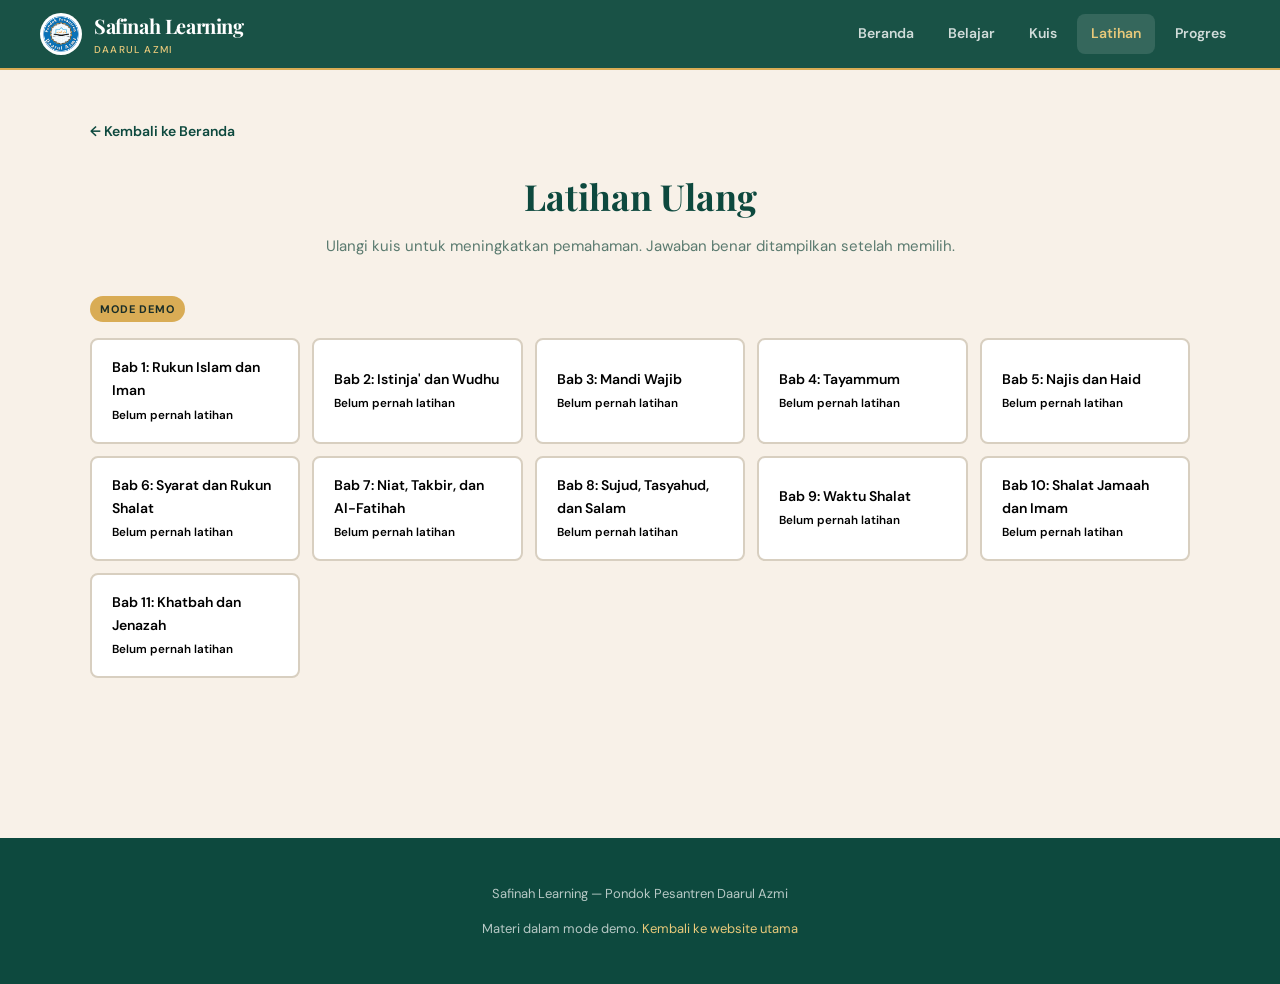
==== latihan.html @ 32baf42c "Add files via upload" ====
<!doctype html>
<html lang="id">
  <head>
    <meta charset="UTF-8" />
    <meta name="viewport" content="width=device-width, initial-scale=1.0" />
    <title>Latihan Ulang | Safinah Learning</title>
    <meta name="description" content="Ulangi kuis untuk meningkatkan skor dan pemahaman Kitab Safinatun Najah." />
    <link rel="canonical" href="https://daarulazmi.ponpes.id/safinah-learning/latihan.html" />
    <meta name="theme-color" content="#0d493e" />
    <link rel="icon" href="../assets/icons/logoDA.png" type="image/png" />
    <link rel="stylesheet" href="css/style.css" />
    <script src="js/app.js" defer></script>
    <script src="js/storage.js" defer></script>
    <script src="js/latihan.js" defer></script>
  </head>
  <body>
    <header class="site-header">
      <div class="nav-wrap">
        <a class="brand" href="index.html" aria-label="Safinah Learning, beranda">
          <img src="assets/logo-daarul-azmi.png" alt="Logo Daarul Azmi" />
          <div class="brand-text">
            Safinah Learning
            <small>Daarul Azmi</small>
          </div>
        </a>
        <button class="menu-toggle" type="button" aria-expanded="false" aria-controls="primary-nav">
          <span class="sr-only">Buka navigasi</span>
          <span></span><span></span><span></span>
        </button>
        <nav id="primary-nav" class="primary-nav" aria-label="Navigasi utama">
          <a href="index.html">Beranda</a>
          <a href="belajar.html">Belajar</a>
          <a href="kuis.html">Kuis</a>
          <a href="latihan.html">Latihan</a>
          <a href="progres.html">Progres</a>
        </nav>
      </div>
    </header>

    <main>
      <section class="section">
        <div class="wrap">
          <a class="back-link" href="index.html">← Kembali ke Beranda</a>
          <h1 class="section-title">Latihan Ulang</h1>
          <p class="section-subtitle">Ulangi kuis untuk meningkatkan pemahaman. Jawaban benar ditampilkan setelah memilih.</p>
          <span class="demo-badge">Mode Demo</span>

          <div id="bab-selector" class="bab-selector" aria-label="Pilih Bab untuk latihan"></div>
          <div id="quiz-area" class="quiz-container"></div>
        </div>
      </section>
    </main>

    <footer class="site-footer">
      <div class="wrap">
        <p>Safinah Learning — Pondok Pesantren Daarul Azmi</p>
        <p>Materi dalam mode demo. <a href="../">Kembali ke website utama</a></p>
      </div>
    </footer>
  </body>
</html>
---- css/style.css ----
@import url("https://fonts.googleapis.com/css2?family=DM+Sans:wght@400;500;600;700&family=Playfair+Display:wght@500;600;700&display=swap");

:root {
  color-scheme: light;
  --green-deep: #0d493e;
  --green: #156b5a;
  --green-light: #1e8c73;
  --cream: #f8f1e8;
  --cream-dark: #efe4d0;
  --gold: #d9ac55;
  --gold-light: #e8c97a;
  --gold-dark: #b8923e;
  --ink: #1a2e28;
  --muted: #5a7a6f;
  --white: #ffffff;
  --paper: #f0ebe3;
  --line: #d8cfc0;
  --success: #2d8a5e;
  --error: #c0392b;
  --shadow: 0 4px 16px rgba(13, 73, 62, 0.10);
  --shadow-lg: 0 8px 32px rgba(13, 73, 62, 0.15);
  --radius: 12px;
  --radius-sm: 8px;
  --serif: "Playfair Display", Georgia, serif;
  --sans: "DM Sans", Arial, sans-serif;
}

* { box-sizing: border-box; }
html { scroll-behavior: smooth; scroll-padding-top: 80px; }
body {
  margin: 0;
  color: var(--ink);
  background: var(--cream);
  font: 16px/1.65 var(--sans);
}
img { display: block; max-width: 100%; }
a { color: inherit; text-decoration: none; }
button { font: inherit; cursor: pointer; }
.sr-only {
  position: absolute; width: 1px; height: 1px; padding: 0; margin: -1px;
  overflow: hidden; clip: rect(0,0,0,0); white-space: nowrap; border: 0;
}
.wrap { width: min(1100px, calc(100% - 32px)); margin-inline: auto; }

/* ── Focus States ── */
:focus-visible {
  outline: 3px solid var(--gold);
  outline-offset: 2px;
  border-radius: 4px;
}

/* ── Header / Navigation ── */
.site-header {
  position: sticky; z-index: 20; top: 0;
  background: rgba(13, 73, 62, 0.95);
  backdrop-filter: blur(12px);
  border-bottom: 2px solid var(--gold);
}
.nav-wrap {
  width: min(1200px, calc(100% - 32px));
  height: 68px; margin: auto;
  display: flex; align-items: center; justify-content: space-between; gap: 20px;
}
.brand { display: flex; align-items: center; gap: 12px; color: var(--white); }
.brand img { height: 42px; width: 42px; object-fit: contain; border-radius: 50%; background: var(--white); padding: 3px; }
.brand-text { font-family: var(--serif); font-size: 20px; font-weight: 700; letter-spacing: -0.02em; }
.brand-text small { display: block; font-family: var(--sans); font-size: 10px; font-weight: 500; letter-spacing: 0.12em; text-transform: uppercase; color: var(--gold-light); }

.primary-nav { display: flex; align-items: center; gap: 6px; }
.primary-nav a {
  padding: 8px 14px; border-radius: var(--radius-sm);
  color: rgba(255,255,255,0.80); font-size: 14px; font-weight: 600;
  transition: background 0.2s, color 0.2s;
}
.primary-nav a:hover, .primary-nav a.active { color: var(--white); background: rgba(255,255,255,0.12); }
.primary-nav a.active { color: var(--gold-light); }

.menu-toggle {
  display: none; grid-template-rows: 1fr 1fr 1fr; gap: 5px;
  padding: 8px; background: none; border: 0;
}
.menu-toggle span { display: block; height: 2px; background: var(--white); border-radius: 2px; }

@media (max-width: 700px) {
  .menu-toggle { display: grid; }
  .primary-nav {
    position: fixed; top: 68px; left: 0; right: 0; bottom: 0;
    flex-direction: column; gap: 4px; padding: 16px;
    background: var(--green-deep);
    transform: translateX(100%); transition: transform 0.3s ease;
    z-index: 10;
  }
  .primary-nav.is-open { transform: translateX(0); }
  .primary-nav a { width: 100%; padding: 14px 16px; font-size: 16px; }
}

/* ── Hero ── */
.hero {
  position: relative; overflow: hidden;
  min-height: 420px; display: flex; align-items: center; justify-content: center;
  text-align: center; color: var(--white);
  background: linear-gradient(135deg, var(--green-deep) 0%, var(--green) 100%);
}
.hero::before {
  content: ""; position: absolute; inset: 0;
  background: url("data:image/svg+xml,%3Csvg xmlns='http://www.w3.org/2000/svg' width='80' height='80'%3E%3Cpath d='M40 0L80 40L40 80L0 40Z' fill='none' stroke='rgba(217,172,85,0.08)' stroke-width='1'/%3E%3C/svg%3E") repeat;
  opacity: 0.5;
}
.hero-content { position: relative; z-index: 1; padding: 60px 24px; max-width: 700px; }
.hero-logo { width: 100px; height: 100px; margin: 0 auto 24px; border-radius: 50%; background: var(--white); padding: 8px; box-shadow: var(--shadow-lg); }
.hero-logo img { width: 100%; height: 100%; object-fit: contain; border-radius: 50%; }
.hero h1 {
  font-family: var(--serif); font-size: clamp(32px, 5vw, 52px);
  font-weight: 700; margin: 0 0 12px; line-height: 1.15;
  letter-spacing: -0.02em;
}
.hero h1 span { color: var(--gold-light); }
.hero p { margin: 0 0 32px; font-size: 17px; color: rgba(255,255,255,0.85); max-width: 520px; margin-left: auto; margin-right: auto; }

/* ── Menu Cards ── */
.menu-grid {
  display: grid; grid-template-columns: repeat(auto-fit, minmax(220px, 1fr));
  gap: 20px; padding: 48px 0;
}
.menu-card {
  display: flex; flex-direction: column; align-items: center; text-align: center;
  padding: 36px 24px 32px;
  background: var(--white); border: 1px solid var(--line);
  border-radius: var(--radius); box-shadow: var(--shadow);
  transition: transform 0.2s, box-shadow 0.2s;
}
.menu-card:hover { transform: translateY(-4px); box-shadow: var(--shadow-lg); }
.menu-icon {
  width: 64px; height: 64px; display: grid; place-items: center;
  border-radius: 50%; margin-bottom: 16px; font-size: 28px;
  background: linear-gradient(135deg, var(--green-deep), var(--green));
  color: var(--gold-light);
}
.menu-card h3 { margin: 0 0 8px; font-family: var(--serif); font-size: 20px; color: var(--green-deep); }
.menu-card p { margin: 0 0 20px; font-size: 14px; color: var(--muted); }
.menu-card .btn {
  display: inline-flex; align-items: center; gap: 8px;
  padding: 10px 24px; border-radius: 999px;
  background: var(--green-deep); color: var(--white);
  font-size: 14px; font-weight: 700; border: 0;
  transition: background 0.2s, transform 0.2s;
}
.menu-card .btn:hover { background: var(--green); transform: translateY(-1px); }

/* ── Section ── */
.section { padding: 48px 0 64px; }
.section-title {
  font-family: var(--serif); font-size: clamp(26px, 3.5vw, 36px);
  font-weight: 700; text-align: center; margin: 0 0 8px; color: var(--green-deep);
}
.section-subtitle { text-align: center; color: var(--muted); margin: 0 0 36px; font-size: 15px; }

/* ── Bab Cards (Belajar) ── */
.bab-grid {
  display: grid; grid-template-columns: repeat(auto-fill, minmax(260px, 1fr));
  gap: 20px;
}
.bab-card {
  padding: 28px 24px; background: var(--white);
  border: 1px solid var(--line); border-radius: var(--radius);
  box-shadow: var(--shadow); transition: transform 0.2s, box-shadow 0.2s;
  cursor: pointer;
}
.bab-card:hover { transform: translateY(-3px); box-shadow: var(--shadow-lg); }
.bab-card .bab-number {
  display: inline-block; padding: 4px 12px; border-radius: 999px;
  font-size: 11px; font-weight: 700; letter-spacing: 0.1em; text-transform: uppercase;
  background: var(--cream); color: var(--green-deep); margin-bottom: 12px;
}
.bab-card h3 { margin: 0 0 8px; font-family: var(--serif); font-size: 19px; color: var(--green-deep); }
.bab-card p { margin: 0; font-size: 14px; color: var(--muted); }
.bab-card .bab-status { display: inline-block; margin-top: 12px; font-size: 12px; font-weight: 600; }
.bab-card .bab-status.done { color: var(--success); }
.bab-card .bab-status.pending { color: var(--muted); }

/* ── Materi Detail ── */
.materi-panel {
  background: var(--white); border: 1px solid var(--line);
  border-radius: var(--radius); box-shadow: var(--shadow);
  padding: 40px 36px; margin-top: 32px;
}
.materi-panel h2 { font-family: var(--serif); font-size: 28px; color: var(--green-deep); margin: 0 0 8px; }
.materi-panel .materi-category { font-size: 12px; font-weight: 700; letter-spacing: 0.1em; text-transform: uppercase; color: var(--gold-dark); margin-bottom: 24px; }
.materi-panel .materi-body { font-size: 16px; line-height: 1.8; color: var(--ink); }
.materi-panel .materi-body p { margin: 0 0 16px; }
.materi-panel .materi-ayat {
  margin-top: 24px; padding: 20px 24px;
  background: var(--cream); border-left: 4px solid var(--gold);
  border-radius: 0 var(--radius-sm) var(--radius-sm) 0;
  font-style: italic; color: var(--muted);
}
.nav-buttons { display: flex; justify-content: space-between; margin-top: 32px; gap: 16px; }
.nav-btn {
  display: inline-flex; align-items: center; gap: 8px;
  padding: 12px 24px; border-radius: 999px;
  background: var(--green-deep); color: var(--white);
  font-size: 14px; font-weight: 700; border: 0;
  transition: background 0.2s;
}
.nav-btn:hover { background: var(--green); }
.nav-btn:disabled { opacity: 0.4; cursor: not-allowed; }
.nav-btn.secondary { background: var(--cream-dark); color: var(--green-deep); }
.nav-btn.secondary:hover { background: var(--line); }

/* ── Quiz ── */
.quiz-container { max-width: 700px; margin: 0 auto; }
.quiz-header {
  display: flex; justify-content: space-between; align-items: center;
  padding: 16px 24px; background: var(--white);
  border: 1px solid var(--line); border-radius: var(--radius);
  margin-bottom: 24px; box-shadow: var(--shadow);
}
.quiz-progress { font-size: 14px; font-weight: 600; color: var(--green-deep); }
.quiz-score { font-size: 14px; font-weight: 700; color: var(--gold-dark); }
.quiz-question {
  background: var(--white); border: 1px solid var(--line);
  border-radius: var(--radius); box-shadow: var(--shadow);
  padding: 36px 32px; margin-bottom: 24px;
}
.quiz-question h3 { font-family: var(--serif); font-size: 20px; margin: 0 0 24px; color: var(--green-deep); }
.quiz-options { display: grid; gap: 12px; }
.quiz-option {
  display: flex; align-items: center; gap: 14px;
  padding: 16px 20px; border: 2px solid var(--line);
  border-radius: var(--radius-sm); background: var(--white);
  font-size: 15px; transition: border-color 0.2s, background 0.2s;
  cursor: pointer; text-align: left; width: 100%;
}
.quiz-option:hover { border-color: var(--green); background: var(--cream); }
.quiz-option .option-letter {
  flex: 0 0 32px; height: 32px; display: grid; place-items: center;
  border-radius: 50%; background: var(--cream); color: var(--green-deep);
  font-weight: 700; font-size: 14px;
}
.quiz-option.selected { border-color: var(--green); background: var(--cream); }
.quiz-option.correct { border-color: var(--success); background: #e8f5e9; }
.quiz-option.correct .option-letter { background: var(--success); color: var(--white); }
.quiz-option.wrong { border-color: var(--error); background: #fdecea; }
.quiz-option.wrong .option-letter { background: var(--error); color: var(--white); }
.quiz-feedback {
  padding: 20px 24px; border-radius: var(--radius-sm);
  margin-top: 20px; font-size: 14px; line-height: 1.7;
}
.quiz-feedback.correct { background: #e8f5e9; border: 1px solid var(--success); color: #1b5e20; }
.quiz-feedback.wrong { background: #fdecea; border: 1px solid var(--error); color: #7f1d1d; }

/* ── Quiz Results ── */
.quiz-result {
  text-align: center; padding: 48px 32px;
  background: var(--white); border: 1px solid var(--line);
  border-radius: var(--radius); box-shadow: var(--shadow);
}
.quiz-result .result-icon { font-size: 64px; margin-bottom: 16px; }
.quiz-result h2 { font-family: var(--serif); font-size: 28px; color: var(--green-deep); margin: 0 0 8px; }
.quiz-result .result-score { font-size: 48px; font-weight: 700; color: var(--gold-dark); margin: 16px 0; }
.quiz-result p { color: var(--muted); margin: 0 0 24px; }

/* ── Progres Dashboard ── */
.progres-stats {
  display: grid; grid-template-columns: repeat(auto-fit, minmax(180px, 1fr));
  gap: 16px; margin-bottom: 36px;
}
.stat-card {
  padding: 24px 20px; background: var(--white);
  border: 1px solid var(--line); border-radius: var(--radius);
  box-shadow: var(--shadow); text-align: center;
}
.stat-card .stat-value { font-size: 36px; font-weight: 700; color: var(--green-deep); }
.stat-card .stat-label { font-size: 13px; color: var(--muted); margin-top: 4px; }

.progres-list { display: grid; gap: 12px; }
.progres-item {
  display: flex; align-items: center; gap: 16px;
  padding: 20px 24px; background: var(--white);
  border: 1px solid var(--line); border-radius: var(--radius-sm);
  box-shadow: var(--shadow);
}
.progres-item .progres-bab { flex: 1; }
.progres-item .progres-bab h4 { margin: 0 0 4px; font-size: 16px; color: var(--green-deep); }
.progres-item .progres-bab p { margin: 0; font-size: 13px; color: var(--muted); }
.progres-item .progres-score {
  padding: 6px 14px; border-radius: 999px;
  font-size: 13px; font-weight: 700;
}
.progres-item .progres-score.done { background: #e8f5e9; color: var(--success); }
.progres-item .progres-score.pending { background: var(--cream); color: var(--muted); }

/* ── Bab Selector ── */
.bab-selector {
  display: grid; grid-template-columns: repeat(auto-fill, minmax(200px, 1fr));
  gap: 12px; margin-bottom: 32px;
}
.bab-select-btn {
  padding: 16px 20px; border: 2px solid var(--line);
  border-radius: var(--radius-sm); background: var(--white);
  font-size: 14px; font-weight: 600; text-align: left;
  transition: border-color 0.2s, background 0.2s;
}
.bab-select-btn:hover { border-color: var(--green); background: var(--cream); }
.bab-select-btn.active { border-color: var(--green-deep); background: var(--green-deep); color: var(--white); }

/* ── Buttons ── */
.btn {
  display: inline-flex; align-items: center; gap: 8px;
  padding: 12px 28px; border-radius: 999px;
  font-size: 14px; font-weight: 700; border: 0;
  transition: background 0.2s, transform 0.2s;
}
.btn-primary { background: var(--green-deep); color: var(--white); }
.btn-primary:hover { background: var(--green); transform: translateY(-1px); }
.btn-secondary { background: var(--cream-dark); color: var(--green-deep); }
.btn-secondary:hover { background: var(--line); }
.btn-gold { background: var(--gold); color: var(--ink); }
.btn-gold:hover { background: var(--gold-light); }

/* ── Back Link ── */
.back-link {
  display: inline-flex; align-items: center; gap: 8px;
  margin-bottom: 24px; font-size: 14px; font-weight: 600;
  color: var(--green-deep);
}
.back-link:hover { color: var(--green); }

/* ── Footer ── */
.site-footer {
  padding: 32px 0; text-align: center;
  background: var(--green-deep); color: rgba(255,255,255,0.70);
  font-size: 13px; margin-top: 64px;
}
.site-footer a { color: var(--gold-light); }
.site-footer a:hover { color: var(--gold); }

/* ── Demo Badge ── */
.demo-badge {
  display: inline-block; padding: 4px 10px; border-radius: 999px;
  background: var(--gold); color: var(--ink);
  font-size: 11px; font-weight: 700; letter-spacing: 0.08em;
  text-transform: uppercase; margin-bottom: 16px;
}

/* ── Fasal List ── */
.fasal-list {
  margin-top: 24px;
  padding: 24px;
  background: var(--cream);
  border-radius: var(--radius-sm);
  border: 1px solid var(--line);
}
.fasal-list h3 {
  font-family: var(--serif);
  font-size: 18px;
  color: var(--green-deep);
  margin: 0 0 16px;
}
.fasal-list ul {
  list-style: none;
  margin: 0;
  padding: 0;
  display: grid;
  gap: 16px;
}
.fasal-item {
  display: flex;
  flex-direction: column;
  gap: 12px;
  padding: 16px 20px;
  background: var(--white);
  border-radius: var(--radius-sm);
  border: 1px solid var(--line);
}
.fasal-header {
  display: flex;
  align-items: center;
  gap: 10px;
}
.fasal-number {
  flex: 0 0 28px;
  height: 28px;
  display: grid;
  place-items: center;
  border-radius: 50%;
  background: var(--green-deep);
  color: var(--white);
  font-size: 13px;
  font-weight: 700;
}
.fasal-title {
  font-size: 15px;
  font-weight: 600;
  color: var(--ink);
  line-height: 1.5;
}

/* ── Arabic Hapalan Text ── */
.arab-text {
  margin-top: 8px;
  padding: 20px 24px;
  background: linear-gradient(135deg, #fef9f0 0%, #fdf3e0 100%);
  border-radius: var(--radius-sm);
  border: 2px solid var(--gold);
  border-right: 4px solid var(--gold-dark);
}
.arab-text p {
  margin: 0;
  font-family: 'Amiri', 'Traditional Arabic', 'Scheherazade New', 'Noto Naskh Arabic', serif;
  font-size: 22px;
  line-height: 2.2;
  color: #1a1a1a;
  letter-spacing: 0.02em;
  text-align: right;
}
.fasal-count {
  font-size: 13px;
  color: var(--gold-dark);
  font-weight: 600;
  margin: 8px 0 0;
}

/* ── Empty State ── */
.empty-state {
  text-align: center; padding: 60px 24px;
  color: var(--muted);
}
.empty-state .empty-icon { font-size: 48px; margin-bottom: 16px; }
.empty-state h3 { font-family: var(--serif); color: var(--green-deep); margin: 0 0 8px; }

/* ── Responsive ── */
@media (max-width: 500px) {
  .hero { min-height: 340px; }
  .hero-content { padding: 40px 16px; }
  .menu-grid { grid-template-columns: 1fr 1fr; gap: 12px; }
  .menu-card { padding: 24px 16px 20px; }
  .materi-panel { padding: 28px 20px; }
  .quiz-question { padding: 24px 20px; }
  .nav-buttons { flex-direction: column; }
  .nav-btn { justify-content: center; }
  .fasal-list { padding: 16px; }
  .fasal-item { padding: 12px 14px; }
  .arab-text { padding: 14px 16px; }
  .arab-text p { font-size: 19px; line-height: 2; }
}
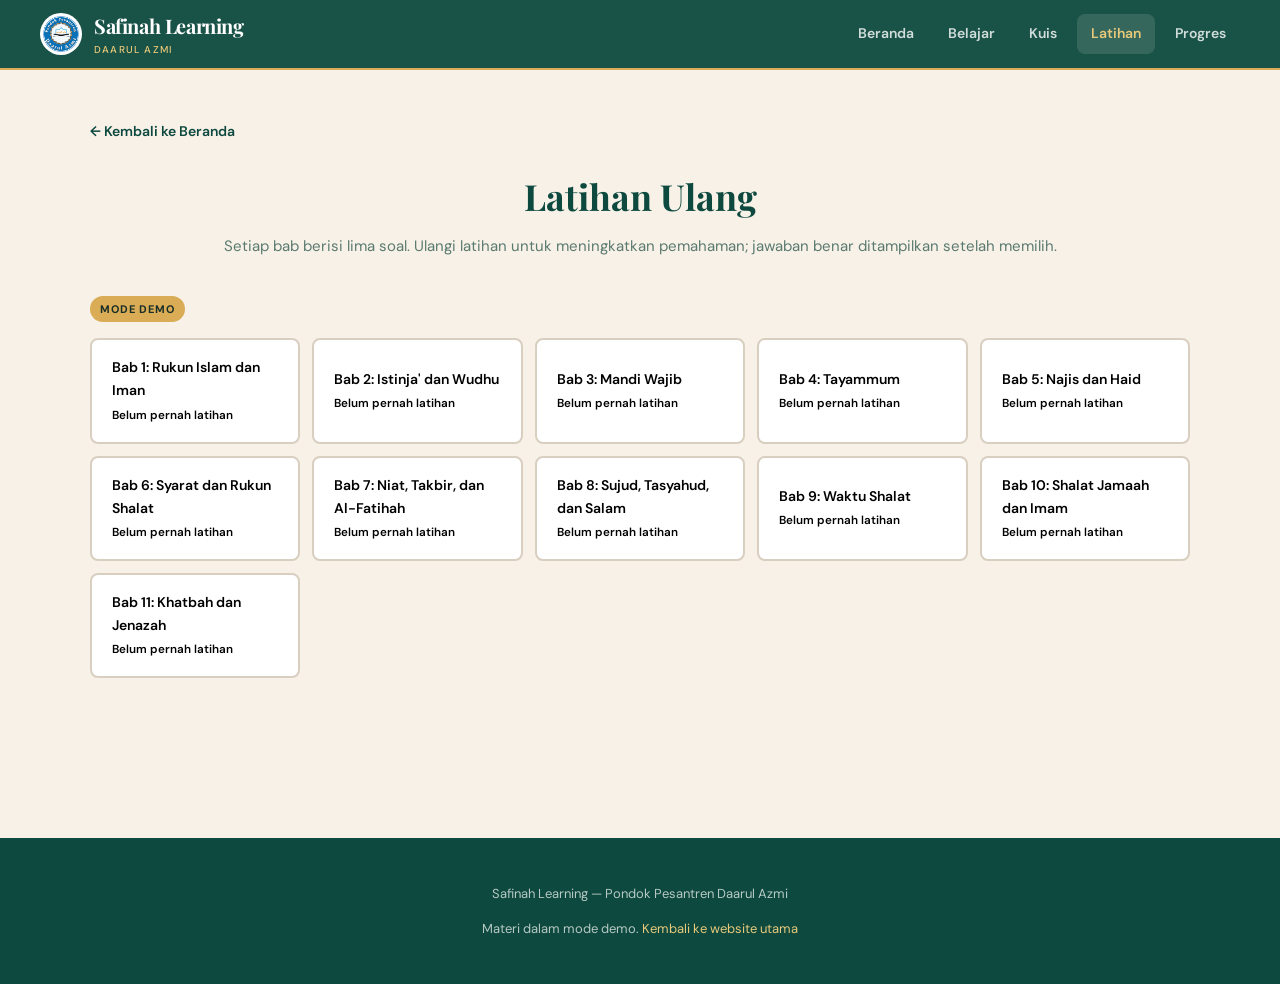
==== commit 0988f35b: "Add files via upload" ====
--- a/latihan.html
+++ b/latihan.html
@@ -42,7 +42,7 @@
         <div class="wrap">
           <a class="back-link" href="index.html">← Kembali ke Beranda</a>
           <h1 class="section-title">Latihan Ulang</h1>
-          <p class="section-subtitle">Ulangi kuis untuk meningkatkan pemahaman. Jawaban benar ditampilkan setelah memilih.</p>
+          <p class="section-subtitle">Setiap bab berisi lima soal. Ulangi latihan untuk meningkatkan pemahaman; jawaban benar ditampilkan setelah memilih.</p>
           <span class="demo-badge">Mode Demo</span>
 
           <div id="bab-selector" class="bab-selector" aria-label="Pilih Bab untuk latihan"></div>
--- a/css/style.css
+++ b/css/style.css
@@ -357,6 +357,17 @@
   color: var(--green-deep);
   margin: 0 0 16px;
 }
+.arab-toggle {
+  margin-bottom: 16px;
+  padding: 8px 14px;
+  border: 1px solid var(--green);
+  border-radius: 999px;
+  background: var(--white);
+  color: var(--green-deep);
+  font-size: 13px;
+  font-weight: 700;
+}
+.arab-toggle:hover { background: var(--cream-dark); }
 .fasal-list ul {
   list-style: none;
   margin: 0;
@@ -414,6 +425,17 @@
   letter-spacing: 0.02em;
   text-align: right;
 }
+.arab-details {
+  padding: 12px 16px;
+  border-left: 3px solid var(--gold);
+  background: var(--cream);
+  color: var(--ink);
+  font-size: 14px;
+  line-height: 1.7;
+}
+.arab-details p { margin: 0 0 8px; }
+.arab-details p:last-child { margin-bottom: 0; }
+.arab-details strong { color: var(--green-deep); }
 .fasal-count {
   font-size: 13px;
   color: var(--gold-dark);
